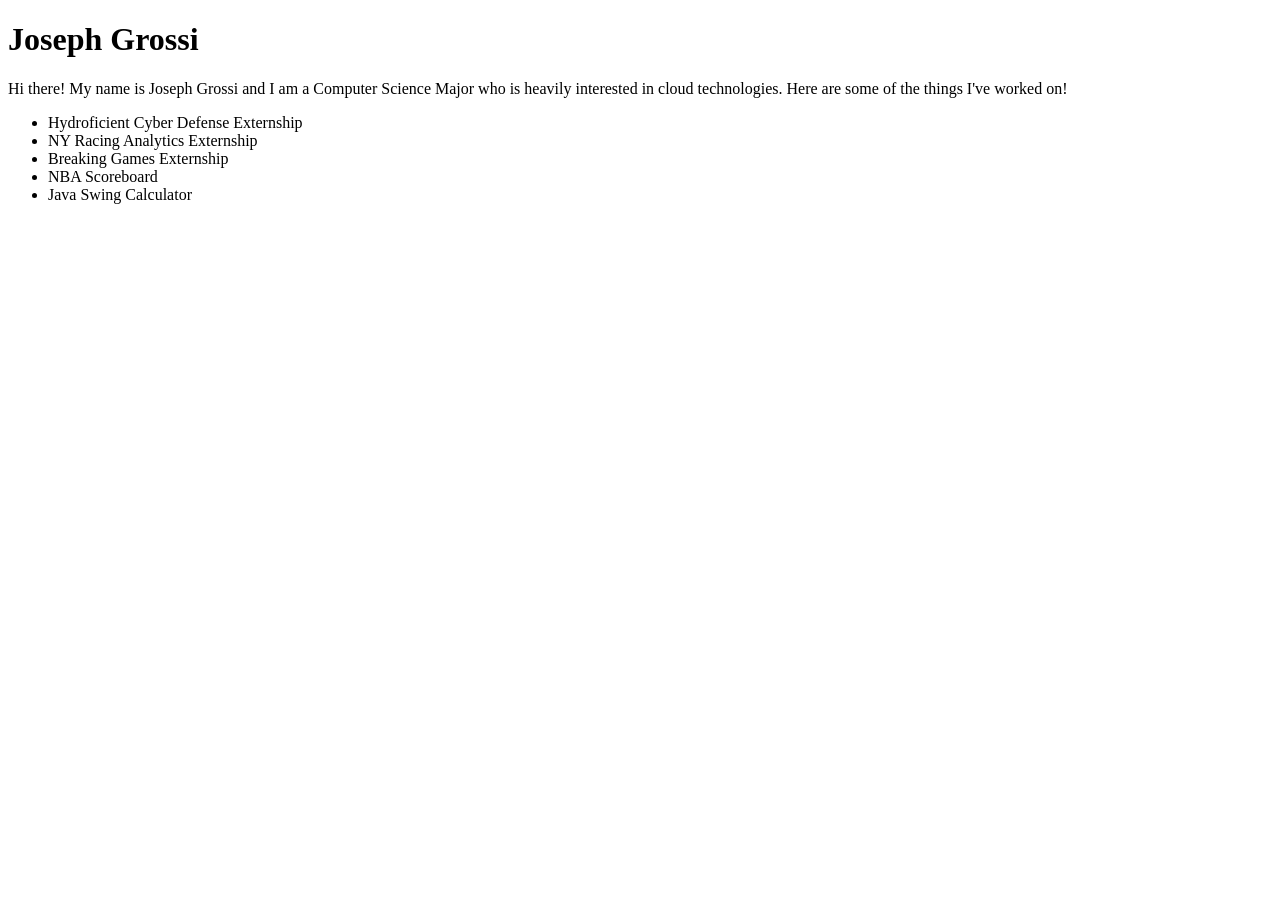
==== index.html @ 61974a75 "Update website" ====
<!DOCTYPE html>
<html>
<head>
  <meta charset="utf-8" >
  <title>Joseph Grossi</title>
</head>
<body>
  <!-- This is a comment -->
  <h1> Joseph Grossi </h1>
  <p>Hi there! My name is Joseph Grossi and I am a Computer Science Major who is heavily interested in cloud technologies. Here are some of the things I've worked on!</p>
  <ul>
    <li>Hydroficient Cyber Defense Externship</li>
    <li>NY Racing Analytics Externship </li>
    <li>Breaking Games Externship </li>
    <li>NBA Scoreboard</li>
    <li>Java Swing Calculator</li>
  </ul>
</body>
</html>
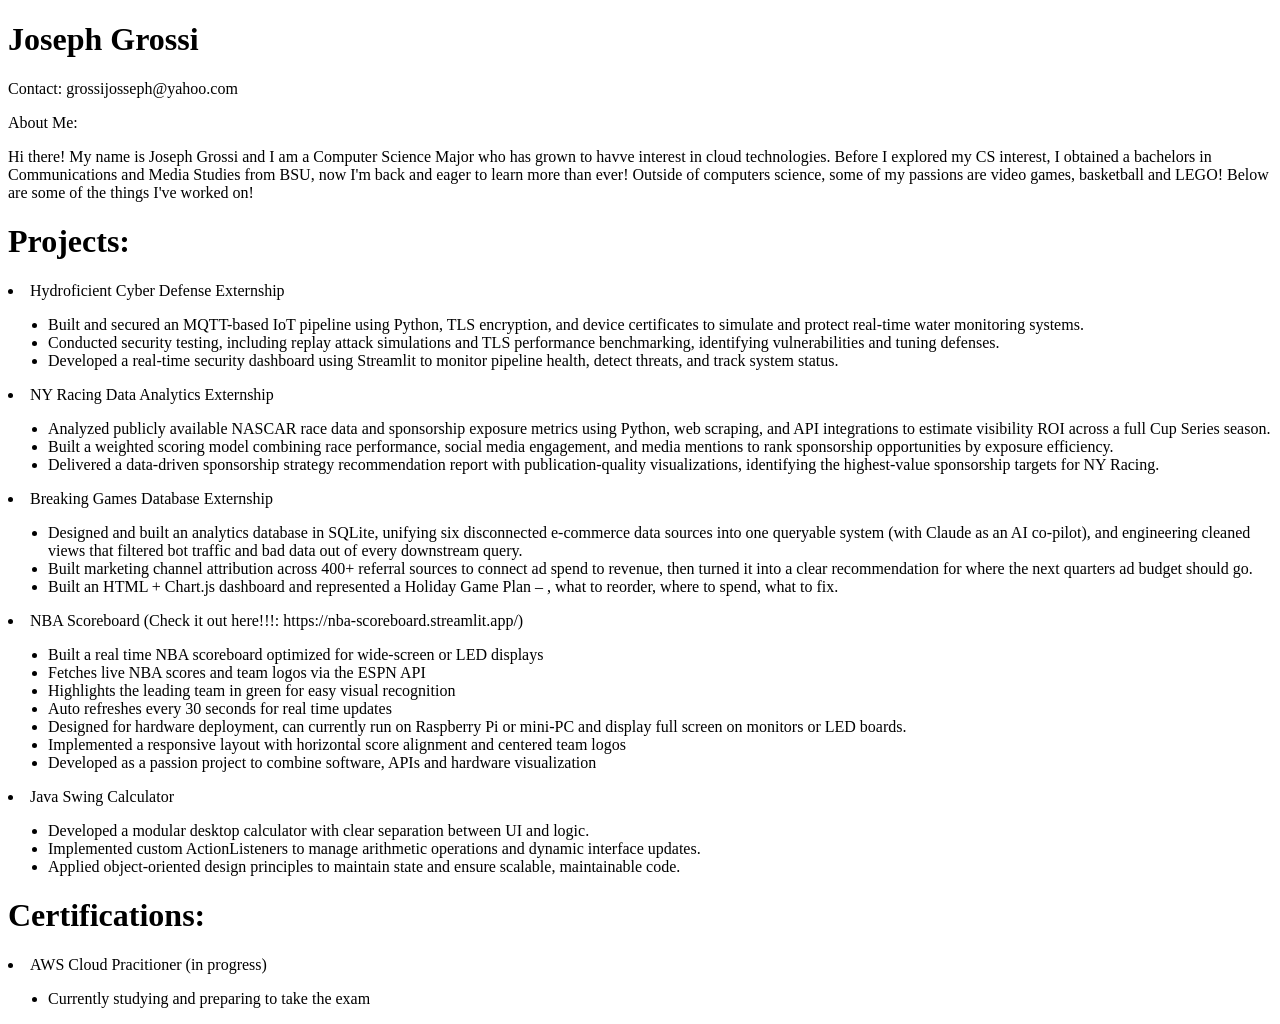
==== commit 9861ea5a: "Version 2.0" ====
--- a/index.html
+++ b/index.html
@@ -8,13 +8,65 @@
 <body>
   <!-- This is a comment -->
   <h1> Joseph Grossi </h1>
-  <p>Hi there! My name is Joseph Grossi and I am a Computer Science Major who is heavily interested in cloud technologies. Here are some of the things I've worked on!</p>
-  <ul>
-    <li>Hydroficient Cyber Defense Externship</li>
-    <li>NY Racing Analytics Externship </li>
-    <li>Breaking Games Externship </li>
-    <li>NBA Scoreboard</li>
-    <li>Java Swing Calculator</li>
+  <p>Contact: grossijosseph@yahoo.com</p>
+  
+  <p>About Me:</p>
+  <p>Hi there! My name is Joseph Grossi and I am a Computer Science Major who has grown to havve interest in cloud technologies. Before I explored my CS interest, I obtained a bachelors in Communications and Media Studies from BSU, now I'm back and eager to learn more than ever! Outside of computers science, some of my passions are video games, basketball and LEGO! Below are some of the things I've worked on! </p>
+  <h1>Projects:</h1>
+ </ul>
+    <li>Hydroficient Cyber Defense Externship
+    <ul>
+      <li>Built and secured an MQTT-based IoT pipeline using Python, TLS encryption, and device certificates to simulate and protect real-time water monitoring systems.</li>
+      <li>Conducted security testing, including replay attack simulations and TLS performance benchmarking, identifying vulnerabilities and tuning defenses.</li>
+      <li>Developed a real-time security dashboard using Streamlit to monitor pipeline health, detect threats, and track system status.</li>
+    </ul>
+  </li>
+
+<li>NY Racing Data Analytics Externship
+    <ul>
+      <li>Analyzed publicly available NASCAR race data and sponsorship exposure metrics using Python, web scraping, and API integrations to estimate visibility ROI across a full Cup Series season.</li>
+      <li>Built a weighted scoring model combining race performance, social media engagement, and media mentions to rank sponsorship opportunities by exposure efficiency.</li>
+      <li>Delivered a data-driven sponsorship strategy recommendation report with publication-quality 
+visualizations, identifying the highest-value sponsorship targets for NY Racing.</li>
+    </ul>
+  </li>
+
+<li>Breaking Games Database Externship
+    <ul>
+      <li>Designed and built an analytics database in SQLite, unifying six disconnected e-commerce data sources into one queryable system (with Claude as an AI co-pilot), and engineering cleaned views that filtered bot traffic and bad data out of every downstream query.</li>
+      <li>Built marketing channel attribution across 400+ referral sources to connect ad spend to revenue, then turned it into a clear recommendation for where the next quarters ad budget should go.</li>
+      <li>Built an HTML + Chart.js dashboard and represented a Holiday Game Plan – , what to reorder, where to spend, what to fix.</li>
+    </ul>
+  </li>
+
+<li>NBA Scoreboard (Check it out here!!!: https://nba-scoreboard.streamlit.app/)
+    <ul>
+      <li>Built a real time NBA scoreboard optimized for wide-screen or LED displays</li>
+      <li>Fetches live NBA scores and team logos via the ESPN API</li>
+      <li>Highlights the leading team in green for easy visual recognition</li>
+      <li>Auto refreshes every 30 seconds for real time updates</li>
+      <li>Designed for hardware deployment, can currently run on Raspberry Pi or mini-PC and display full screen on monitors or LED boards.</li>
+      <li>Implemented a responsive layout with horizontal score alignment and centered team logos</li>
+      <li>Developed as a passion project to combine software, APIs and hardware visualization</li>
+    </ul>
+  </li>
+
+<li>Java Swing Calculator
+    <ul>
+      <li>Developed a modular desktop calculator with clear separation between UI and logic.</li>
+      <li>Implemented custom ActionListeners to manage arithmetic operations and dynamic interface updates.</li>
+      <li>Applied object-oriented design principles to maintain state and ensure scalable, maintainable code.</li>
+    </ul>
+  </li>
+
+<h1>Certifications:</h1>
+<li>AWS Cloud Pracitioner (in progress)
+    <ul>
+      <li>Currently studying and preparing to take the exam</li>
+    </ul>
+  </li>
+
+  
   </ul>
 </body>
 </html>
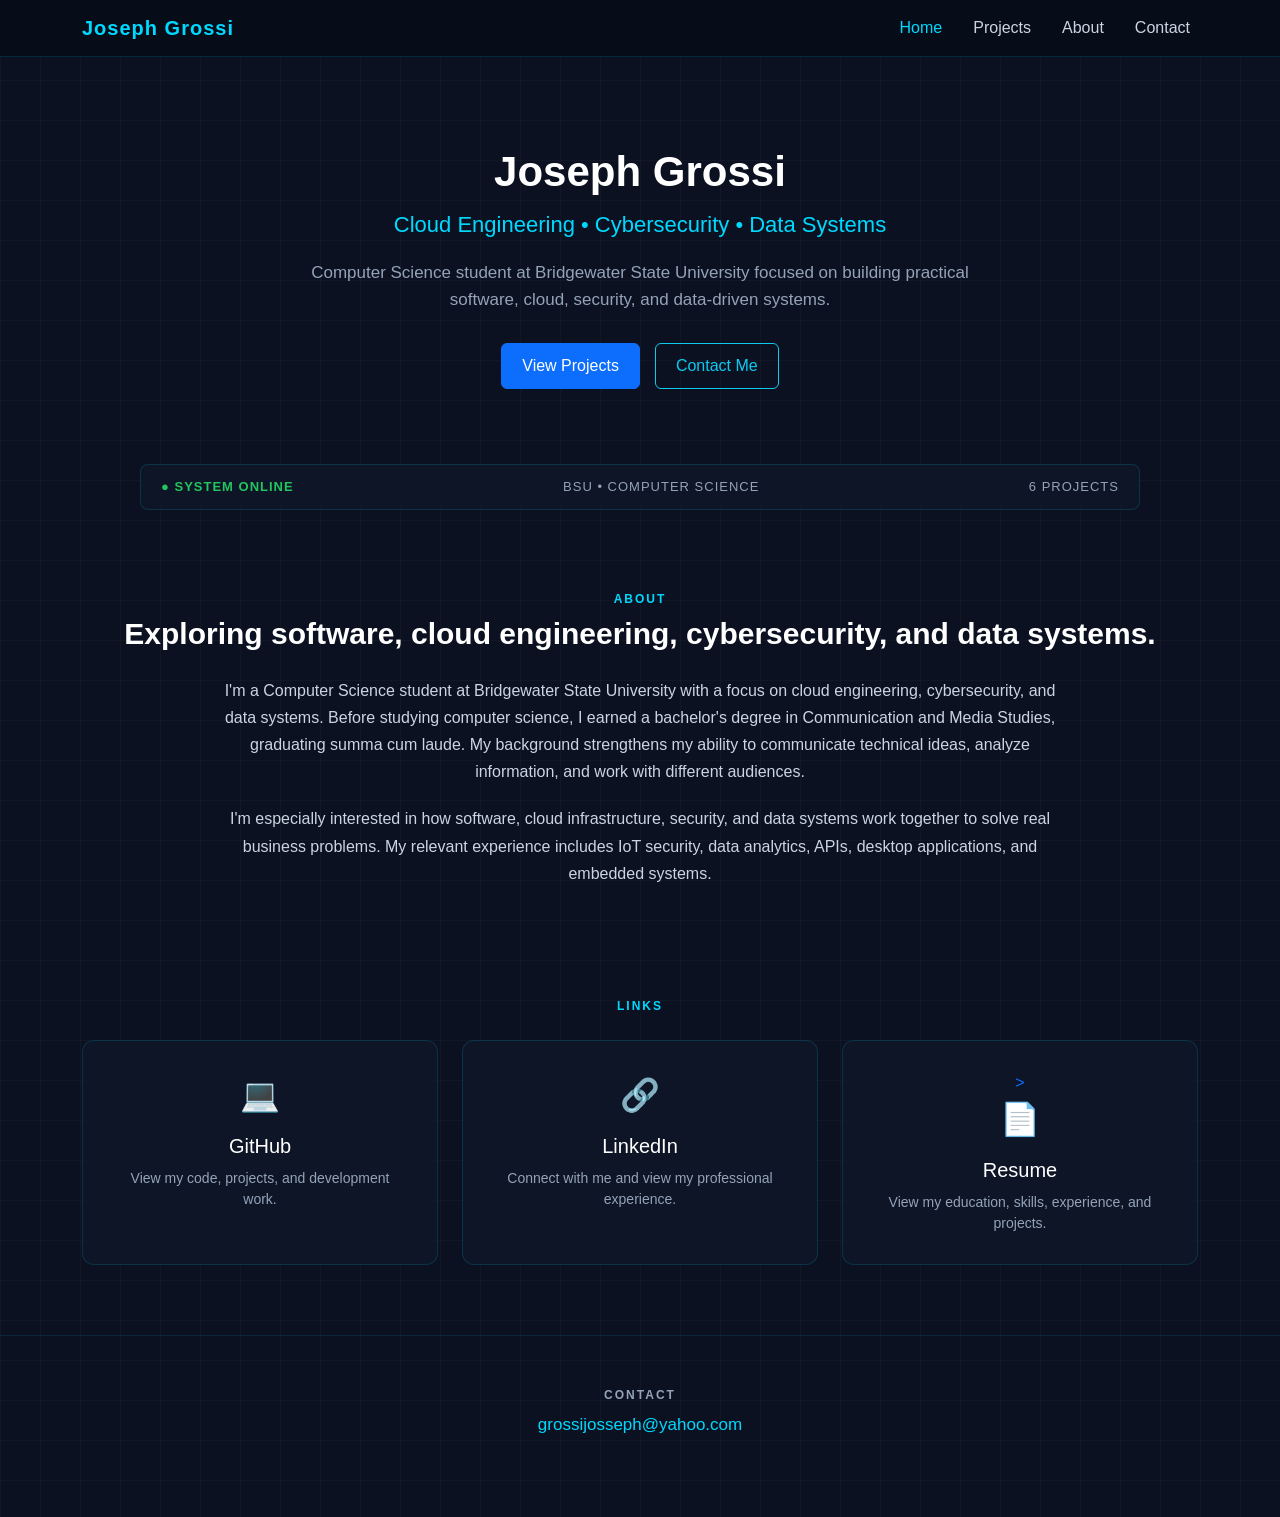
==== commit 92a83038: "Version 3.0, update project page and home page" ====
--- a/index.html
+++ b/index.html
@@ -1,72 +1,334 @@
-
 <!DOCTYPE html>
-<html>
+<html lang="en">
+
 <head>
-  <meta charset="utf-8" >
-  <title>Joseph Grossi</title>
+
+  <meta charset="utf-8">
+  <meta name="viewport" content="width=device-width, initial-scale=1">
+
+  <title>Joseph Grossi | Computer Science</title>
+
+  <!--========================= Bootstrap ========================= -->
+  <link
+    rel="stylesheet"
+    href="https://cdn.jsdelivr.net/npm/bootstrap@5.3.8/dist/css/bootstrap.min.css"
+  >
+
+  <!--========================= CSS ========================= -->
+  <link rel="stylesheet" href="style.css">
+
 </head>
+
+
 <body>
-  <!-- This is a comment -->
-  <h1> Joseph Grossi </h1>
-  <p>Contact: grossijosseph@yahoo.com</p>
-  
-  <p>About Me:</p>
-  <p>Hi there! My name is Joseph Grossi and I am a Computer Science Major who has grown to havve interest in cloud technologies. Before I explored my CS interest, I obtained a bachelors in Communications and Media Studies from BSU, now I'm back and eager to learn more than ever! Outside of computers science, some of my passions are video games, basketball and LEGO! Below are some of the things I've worked on! </p>
-  <h1>Projects:</h1>
- </ul>
-    <li>Hydroficient Cyber Defense Externship
-    <ul>
-      <li>Built and secured an MQTT-based IoT pipeline using Python, TLS encryption, and device certificates to simulate and protect real-time water monitoring systems.</li>
-      <li>Conducted security testing, including replay attack simulations and TLS performance benchmarking, identifying vulnerabilities and tuning defenses.</li>
-      <li>Developed a real-time security dashboard using Streamlit to monitor pipeline health, detect threats, and track system status.</li>
-    </ul>
-  </li>
-
-<li>NY Racing Data Analytics Externship
-    <ul>
-      <li>Analyzed publicly available NASCAR race data and sponsorship exposure metrics using Python, web scraping, and API integrations to estimate visibility ROI across a full Cup Series season.</li>
-      <li>Built a weighted scoring model combining race performance, social media engagement, and media mentions to rank sponsorship opportunities by exposure efficiency.</li>
-      <li>Delivered a data-driven sponsorship strategy recommendation report with publication-quality 
-visualizations, identifying the highest-value sponsorship targets for NY Racing.</li>
-    </ul>
-  </li>
-
-<li>Breaking Games Database Externship
-    <ul>
-      <li>Designed and built an analytics database in SQLite, unifying six disconnected e-commerce data sources into one queryable system (with Claude as an AI co-pilot), and engineering cleaned views that filtered bot traffic and bad data out of every downstream query.</li>
-      <li>Built marketing channel attribution across 400+ referral sources to connect ad spend to revenue, then turned it into a clear recommendation for where the next quarters ad budget should go.</li>
-      <li>Built an HTML + Chart.js dashboard and represented a Holiday Game Plan – , what to reorder, where to spend, what to fix.</li>
-    </ul>
-  </li>
-
-<li>NBA Scoreboard (Check it out here!!!: https://nba-scoreboard.streamlit.app/)
-    <ul>
-      <li>Built a real time NBA scoreboard optimized for wide-screen or LED displays</li>
-      <li>Fetches live NBA scores and team logos via the ESPN API</li>
-      <li>Highlights the leading team in green for easy visual recognition</li>
-      <li>Auto refreshes every 30 seconds for real time updates</li>
-      <li>Designed for hardware deployment, can currently run on Raspberry Pi or mini-PC and display full screen on monitors or LED boards.</li>
-      <li>Implemented a responsive layout with horizontal score alignment and centered team logos</li>
-      <li>Developed as a passion project to combine software, APIs and hardware visualization</li>
-    </ul>
-  </li>
-
-<li>Java Swing Calculator
-    <ul>
-      <li>Developed a modular desktop calculator with clear separation between UI and logic.</li>
-      <li>Implemented custom ActionListeners to manage arithmetic operations and dynamic interface updates.</li>
-      <li>Applied object-oriented design principles to maintain state and ensure scalable, maintainable code.</li>
-    </ul>
-  </li>
-
-<h1>Certifications:</h1>
-<li>AWS Cloud Pracitioner (in progress)
-    <ul>
-      <li>Currently studying and preparing to take the exam</li>
-    </ul>
-  </li>
-
-  
-  </ul>
+
+  <!--========================= NAVBAR =========================-->
+
+  <nav class="navbar navbar-expand-lg">
+
+    <div class="container">
+
+      <a class="navbar-brand" href="index.html">
+        Joseph Grossi
+      </a>
+
+      <button
+        class="navbar-toggler"
+        type="button"
+        data-bs-toggle="collapse"
+        data-bs-target="#navbarNav"
+      >
+
+        <span class="navbar-toggler-icon"></span>
+
+      </button>
+
+
+      <div class="collapse navbar-collapse" id="navbarNav">
+
+        <ul class="navbar-nav ms-auto">
+
+          <li class="nav-item">
+            <a class="nav-link active" href="index.html">
+              Home
+            </a>
+          </li>
+
+          <li class="nav-item">
+            <a class="nav-link" href="project.html">
+              Projects
+            </a>
+          </li>
+
+          <li class="nav-item">
+            <a class="nav-link" href="index.hmtl#about">
+              About
+            </a>
+          </li>
+
+          <li class="nav-item">
+            <a class="nav-link" href="index.html#contact">
+              Contact
+            </a>
+          </li>
+
+        </ul>
+
+      </div>
+
+    </div>
+
+  </nav>
+
+
+  <!--========================= HERO ========================= -->
+
+  <header class="home-hero">
+
+    <div class="container text-center">
+
+    
+      <h1>
+        Joseph Grossi
+      </h1>
+
+      <h2>
+        Cloud Engineering • Cybersecurity • Data Systems
+      </h2>
+
+      <p class="hero-description">
+        Computer Science student at Bridgewater State University
+        focused on building practical software, cloud, security,
+        and data-driven systems.
+      </p>
+
+
+      <div class="hero-buttons">
+
+        <a href="project.html" class="btn btn-primary">
+          View Projects
+        </a>
+
+        <a
+          href="#contact"
+          class="btn btn-outline-info"
+        >
+          Contact Me
+        </a>
+
+      </div>
+
+    </div>
+
+  </header>
+
+
+  <!--========================= SYSTEM STATUS ========================= -->
+
+  <div class="system-status">
+
+    <span class="status-online">
+      ● SYSTEM ONLINE
+    </span>
+
+    <span>
+      BSU • COMPUTER SCIENCE
+    </span>
+
+    <span>
+      6 PROJECTS
+    </span>
+
+  </div>
+
+
+  <!--========================= ABOUT =========================-->
+
+  <section class="home-section" id="about">
+
+    <div class="container">
+
+      <div class="section-heading">
+
+        <p class="section-label">
+          ABOUT
+        </p>
+
+        <h2>
+          Exploring software, cloud engineering, cybersecurity, and data systems.
+        </h2>
+
+      </div>
+
+
+      <p class="home-text">
+
+        I'm a Computer Science student at Bridgewater State University
+        with a focus on cloud engineering, cybersecurity, and data systems.
+        Before studying computer science, I earned a bachelor's degree in
+        Communication and Media Studies, graduating summa cum laude. My background strengthens my ability to
+        communicate technical ideas, analyze information, and work with
+        different audiences.
+
+      </p>
+
+
+      <p class="home-text">
+
+        I'm especially interested in how software, cloud infrastructure,
+        security, and data systems work together to solve real business problems.
+        My relevant experience includes IoT security, data analytics, APIs,
+        desktop applications, and embedded systems.
+
+      </p>
+
+    </div>
+
+  </section>
+
+
+
+<!--========================= LINKS =========================-->
+
+<section class="links-section">
+
+  <div class="container">
+
+    <div class="section-heading text-center">
+
+      <p class="section-label">
+        LINKS
+      </p>
+
+    </div>
+
+
+    <div class="row g-4">
+
+
+      <!-- ========================= GITHUB ========================= -->
+
+      <div class="col-md-4">
+
+        <a
+          href="https://github.com/JosephGrossi"
+          target="_blank"
+          rel="noopener noreferrer"
+          class="link-card"
+        >
+
+          <div class="link-icon">
+            💻
+          </div>
+
+          <h3>
+            GitHub
+          </h3>
+
+          <p>
+            View my code, projects, and development work.
+          </p>
+
+        </a>
+
+      </div>
+
+
+      <!--========================= LINKEDIN =========================-->
+
+      <div class="col-md-4">
+
+        <a
+          href="https://www.linkedin.com/in/joseph-grossi-5b8344317/"
+          target="_blank"
+          rel="noopener noreferrer"
+          class="link-card"
+        >
+
+          <div class="link-icon">
+            🔗
+          </div>
+
+          <h3>
+            LinkedIn
+          </h3>
+
+          <p>
+            Connect with me and view my professional experience.
+          </p>
+
+        </a>
+
+      </div>
+
+
+      <!--========================= RESUME =========================-->
+
+      <div class="col-md-4">
+
+        <a
+  href="Joseph Grossi Updated Résumé 2026.pdf"
+  target="_blank"
+  rel="noopener noreferrer"
+  class="link-card"
+>>
+
+          <div class="link-icon">
+            📄
+          </div>
+
+          <h3>
+            Resume
+          </h3>
+
+          <p>
+            View my education, skills, experience, and projects.
+          </p>
+
+        </a>
+
+      </div>
+
+
+    </div>
+
+  </div>
+
+</section>
+
+
+
+
+  <!--========================= CONTACT =========================-->
+
+  <section class="home-contact" id="contact">
+
+    <div class="container text-center">
+
+      <p class="section-label">
+        CONTACT
+      </p>
+
+
+      <a
+        href="mailto:grossijosseph@yahoo.com"
+        class="contact-email"
+      >
+        grossijosseph@yahoo.com
+      </a>
+
+    </div>
+
+  </section>
+
+
+  <!--========================= BOOTSTRAP JS =========================-->
+
+  <script
+    src="https://cdn.jsdelivr.net/npm/bootstrap@5.3.8/dist/js/bootstrap.bundle.min.js">
+  </script>
+
 </body>
-</html>+
+</html>
+
--- a/style.css
+++ b/style.css
@@ -0,0 +1,556 @@
+/* =========================
+   GENERAL
+========================= */
+
+body {
+  background-color: #0b1120;
+  color: #e5e7eb;
+  font-family: Arial, sans-serif;
+
+  background-image:
+    linear-gradient(rgba(255,255,255,0.025) 1px, transparent 1px),
+    linear-gradient(90deg, rgba(255,255,255,0.025) 1px, transparent 1px);
+
+  background-size: 40px 40px;
+}
+
+
+/* =========================
+   NAVBAR
+========================= */
+
+.navbar {
+  background-color: rgba(7, 12, 25, 0.95);
+  border-bottom: 1px solid rgba(0, 200, 255, 0.15);
+}
+
+.navbar-brand {
+  color: #00d9ff !important;
+  font-weight: bold;
+  letter-spacing: 1px;
+}
+
+.nav-link {
+  color: #cbd5e1 !important;
+  margin-left: 15px;
+}
+
+.nav-link:hover,
+.nav-link.active {
+  color: #00d9ff !important;
+}
+
+
+/* =========================
+   PROJECT PAGE HEADER
+========================= */
+
+.page-header {
+  text-align: center;
+  padding: 70px 20px 30px;
+}
+
+.page-header h1 {
+  color: #ffffff;
+  font-size: 42px;
+  font-weight: bold;
+  margin-bottom: 15px;
+}
+
+.page-header p {
+  color: #94a3b8;
+  max-width: 700px;
+  margin: auto;
+  font-size: 17px;
+}
+
+
+/* =========================
+   HOMEPAGE HERO
+========================= */
+
+.home-hero {
+  text-align: center;
+  padding: 90px 20px 55px;
+}
+
+.home-hero h1 {
+  color: #ffffff;
+  font-size: 42px;
+  font-weight: bold;
+  margin-bottom: 15px;
+}
+
+.home-hero h2 {
+  color: #00d9ff;
+  font-size: 22px;
+  font-weight: normal;
+  margin-bottom: 20px;
+}
+
+.hero-description {
+  color: #94a3b8;
+  max-width: 700px;
+  margin: 0 auto 30px;
+  font-size: 17px;
+  line-height: 1.6;
+}
+
+.hero-buttons {
+  display: flex;
+  justify-content: center;
+  gap: 15px;
+}
+
+.hero-buttons .btn {
+  padding: 10px 20px;
+}
+
+
+/* =========================
+   SYSTEM STATUS
+========================= */
+
+.system-status {
+  max-width: 1000px;
+  margin: 20px auto 50px;
+  padding: 12px 20px;
+
+  display: flex;
+  justify-content: space-between;
+  align-items: center;
+
+  background-color: rgba(15, 23, 42, 0.75);
+  border: 1px solid rgba(0, 217, 255, 0.15);
+  border-radius: 8px;
+
+  color: #94a3b8;
+  font-size: 13px;
+  letter-spacing: 1px;
+}
+
+.status-online {
+  color: #22c55e;
+  font-weight: bold;
+}
+
+
+/* =========================
+   PROJECT FLIP CARDS
+========================= */
+
+.flip-card {
+  background-color: transparent;
+  width: 100%;
+  height: 390px;
+  perspective: 1000px;
+  margin-bottom: 30px;
+}
+
+.flip-card-inner {
+  position: relative;
+  width: 100%;
+  height: 100%;
+
+  text-align: center;
+
+  transition: transform 0.7s;
+  transform-style: preserve-3d;
+}
+
+.flip-card:hover .flip-card-inner {
+  transform: rotateY(180deg);
+}
+
+.flip-card-front,
+.flip-card-back {
+  position: absolute;
+  width: 100%;
+  height: 100%;
+
+  backface-visibility: hidden;
+  -webkit-backface-visibility: hidden;
+
+  border-radius: 14px;
+  border: 1px solid rgba(0, 217, 255, 0.2);
+
+  background:
+    linear-gradient(
+      145deg,
+      rgba(15, 23, 42, 0.96),
+      rgba(8, 15, 30, 0.96)
+    );
+
+  box-shadow:
+    0 10px 35px rgba(0, 0, 0, 0.35),
+    0 0 20px rgba(0, 217, 255, 0.04);
+}
+
+
+/* =========================
+   PROJECT CARD FRONT
+========================= */
+
+.flip-card-front {
+  display: flex;
+  flex-direction: column;
+  justify-content: center;
+  align-items: center;
+
+  padding: 30px;
+}
+
+.project-icon {
+  font-size: 48px;
+  margin-bottom: 20px;
+  filter: drop-shadow(0 0 8px rgba(0, 217, 255, 0.35));
+}
+
+.flip-card-front h3 {
+  color: #ffffff;
+  font-size: 23px;
+  margin-bottom: 12px;
+}
+
+.flip-card-front p {
+  color: #94a3b8;
+  margin-bottom: 20px;
+}
+
+.hover-message {
+  color: #00d9ff;
+  font-size: 12px;
+  letter-spacing: 1px;
+  margin-top: 5px;
+}
+
+
+/* =========================
+   TECHNOLOGY TAGS
+========================= */
+
+.tech-tags {
+  display: flex;
+  flex-wrap: wrap;
+  justify-content: center;
+  gap: 7px;
+}
+
+.tech-tag {
+  border: 1px solid rgba(0, 217, 255, 0.25);
+  background-color: rgba(0, 217, 255, 0.06);
+
+  color: #7dd3fc;
+
+  padding: 5px 9px;
+  border-radius: 20px;
+
+  font-size: 11px;
+}
+
+
+/* =========================
+   PROJECT CARD BACK
+========================= */
+
+.flip-card-back {
+  transform: rotateY(180deg);
+
+  display: flex;
+  flex-direction: column;
+
+  text-align: left;
+
+  padding: 25px;
+}
+
+.flip-card-back h4 {
+  color: #00d9ff;
+  font-size: 18px;
+  margin-bottom: 10px;
+}
+
+.project-status {
+  color: #22d3ee;
+  font-size: 11px;
+  letter-spacing: 1px;
+  font-weight: bold;
+  margin-bottom: 12px;
+}
+
+.project-bullets {
+  padding-left: 18px;
+  margin: 0;
+}
+
+.project-bullets li {
+  color: #cbd5e1;
+  font-size: 13px;
+  line-height: 1.5;
+  margin-bottom: 9px;
+}
+
+.project-bullets li::marker {
+  color: #00d9ff;
+}
+
+.back-tech {
+  margin-top: auto;
+  padding-top: 12px;
+
+  border-top: 1px solid rgba(255,255,255,0.08);
+
+  color: #64748b;
+  font-size: 11px;
+  letter-spacing: 0.5px;
+}
+
+
+/* =========================
+   HOMEPAGE ABOUT
+========================= */
+
+.home-section {
+  padding: 30px 20px 60px;
+  text-align: center;
+}
+
+.section-heading {
+  margin-bottom: 25px;
+}
+
+.section-label {
+  color: #00d9ff;
+  font-size: 12px;
+  font-weight: bold;
+  letter-spacing: 2px;
+  margin-bottom: 8px;
+}
+
+.section-heading h2 {
+  color: #ffffff;
+  font-size: 30px;
+  font-weight: bold;
+  margin-bottom: 0;
+}
+
+.home-text {
+  max-width: 850px;
+  margin: 0 auto 20px;
+  color: #cbd5e1;
+  font-size: 16px;
+  line-height: 1.7;
+}
+
+
+/* =========================
+   LINKS
+========================= */
+
+.links-section {
+  padding: 30px 20px 70px;
+}
+
+.link-card {
+  display: block;
+  height: 100%;
+  padding: 30px;
+
+  text-align: center;
+  text-decoration: none;
+
+  background-color: rgba(15, 23, 42, 0.75);
+
+  border: 1px solid rgba(0, 217, 255, 0.15);
+  border-radius: 12px;
+
+  transition:
+    transform 0.25s,
+    border-color 0.25s,
+    box-shadow 0.25s;
+}
+
+.link-card:hover {
+  transform: translateY(-5px);
+
+  border-color: rgba(0, 217, 255, 0.5);
+
+  box-shadow:
+    0 10px 30px rgba(0, 0, 0, 0.3),
+    0 0 18px rgba(0, 217, 255, 0.08);
+}
+
+.link-icon {
+  font-size: 32px;
+  margin-bottom: 15px;
+}
+
+.link-card h3 {
+  color: #ffffff;
+  font-size: 20px;
+  margin-bottom: 10px;
+}
+
+.link-card p {
+  color: #94a3b8;
+  font-size: 14px;
+  margin: 0;
+  line-height: 1.5;
+}
+
+
+/* =========================
+   CONTACT
+========================= */
+
+.home-contact {
+  padding: 50px 20px 80px;
+  border-top: 1px solid rgba(0, 217, 255, 0.1);
+}
+
+.home-contact h2 {
+  color: #ffffff;
+  font-size: 30px;
+  font-weight: bold;
+  margin-bottom: 10px;
+}
+
+.home-contact p {
+  color: #94a3b8;
+}
+
+.contact-email {
+  color: #00d9ff;
+  text-decoration: none;
+  font-size: 17px;
+}
+
+.contact-email:hover {
+  color: #7dd3fc;
+  text-decoration: underline;
+}
+
+
+/* =========================
+   COMP335 FOOTER
+========================= */
+
+.comp335-footer {
+  max-width: 1000px;
+  margin: 30px auto 50px;
+  padding: 30px;
+
+  text-align: center;
+
+  background-color: rgba(15, 23, 42, 0.75);
+  border: 1px solid rgba(0, 217, 255, 0.15);
+  border-radius: 10px;
+}
+
+.comp335-footer h2 {
+  color: #00d9ff;
+  font-size: 22px;
+  margin-bottom: 12px;
+}
+
+.comp335-footer p {
+  color: #cbd5e1;
+  line-height: 1.6;
+  margin: 0;
+}
+
+
+/* =========================
+   MOBILE
+========================= */
+
+@media only screen and (max-width: 720px) {
+
+  /* PROJECT PAGE */
+
+  .page-header {
+    padding-top: 45px;
+  }
+
+  .page-header h1 {
+    font-size: 34px;
+  }
+
+
+  /* HOMEPAGE */
+
+  .home-hero {
+    padding-top: 60px;
+  }
+
+  .home-hero h1 {
+    font-size: 34px;
+  }
+
+  .home-hero h2 {
+    font-size: 18px;
+  }
+
+  .hero-description {
+    font-size: 15px;
+  }
+
+  .hero-buttons {
+    flex-direction: column;
+    align-items: center;
+  }
+
+  .hero-buttons .btn {
+    width: 200px;
+  }
+
+
+  /* SYSTEM STATUS */
+
+  .system-status {
+    margin-left: 15px;
+    margin-right: 15px;
+
+    flex-direction: column;
+    gap: 8px;
+
+    text-align: center;
+  }
+
+
+  /* PROJECT CARDS */
+
+  .flip-card {
+    height: 410px;
+  }
+
+  .flip-card-front,
+  .flip-card-back {
+    padding: 22px;
+  }
+
+  .project-bullets li {
+    font-size: 12px;
+  }
+
+
+  /* LINKS */
+
+  .links-section {
+    padding-top: 10px;
+    padding-bottom: 50px;
+  }
+
+  .link-card {
+    padding: 25px;
+  }
+
+
+  /* ABOUT */
+
+  .section-heading h2 {
+    font-size: 25px;
+  }
+
+}
+
